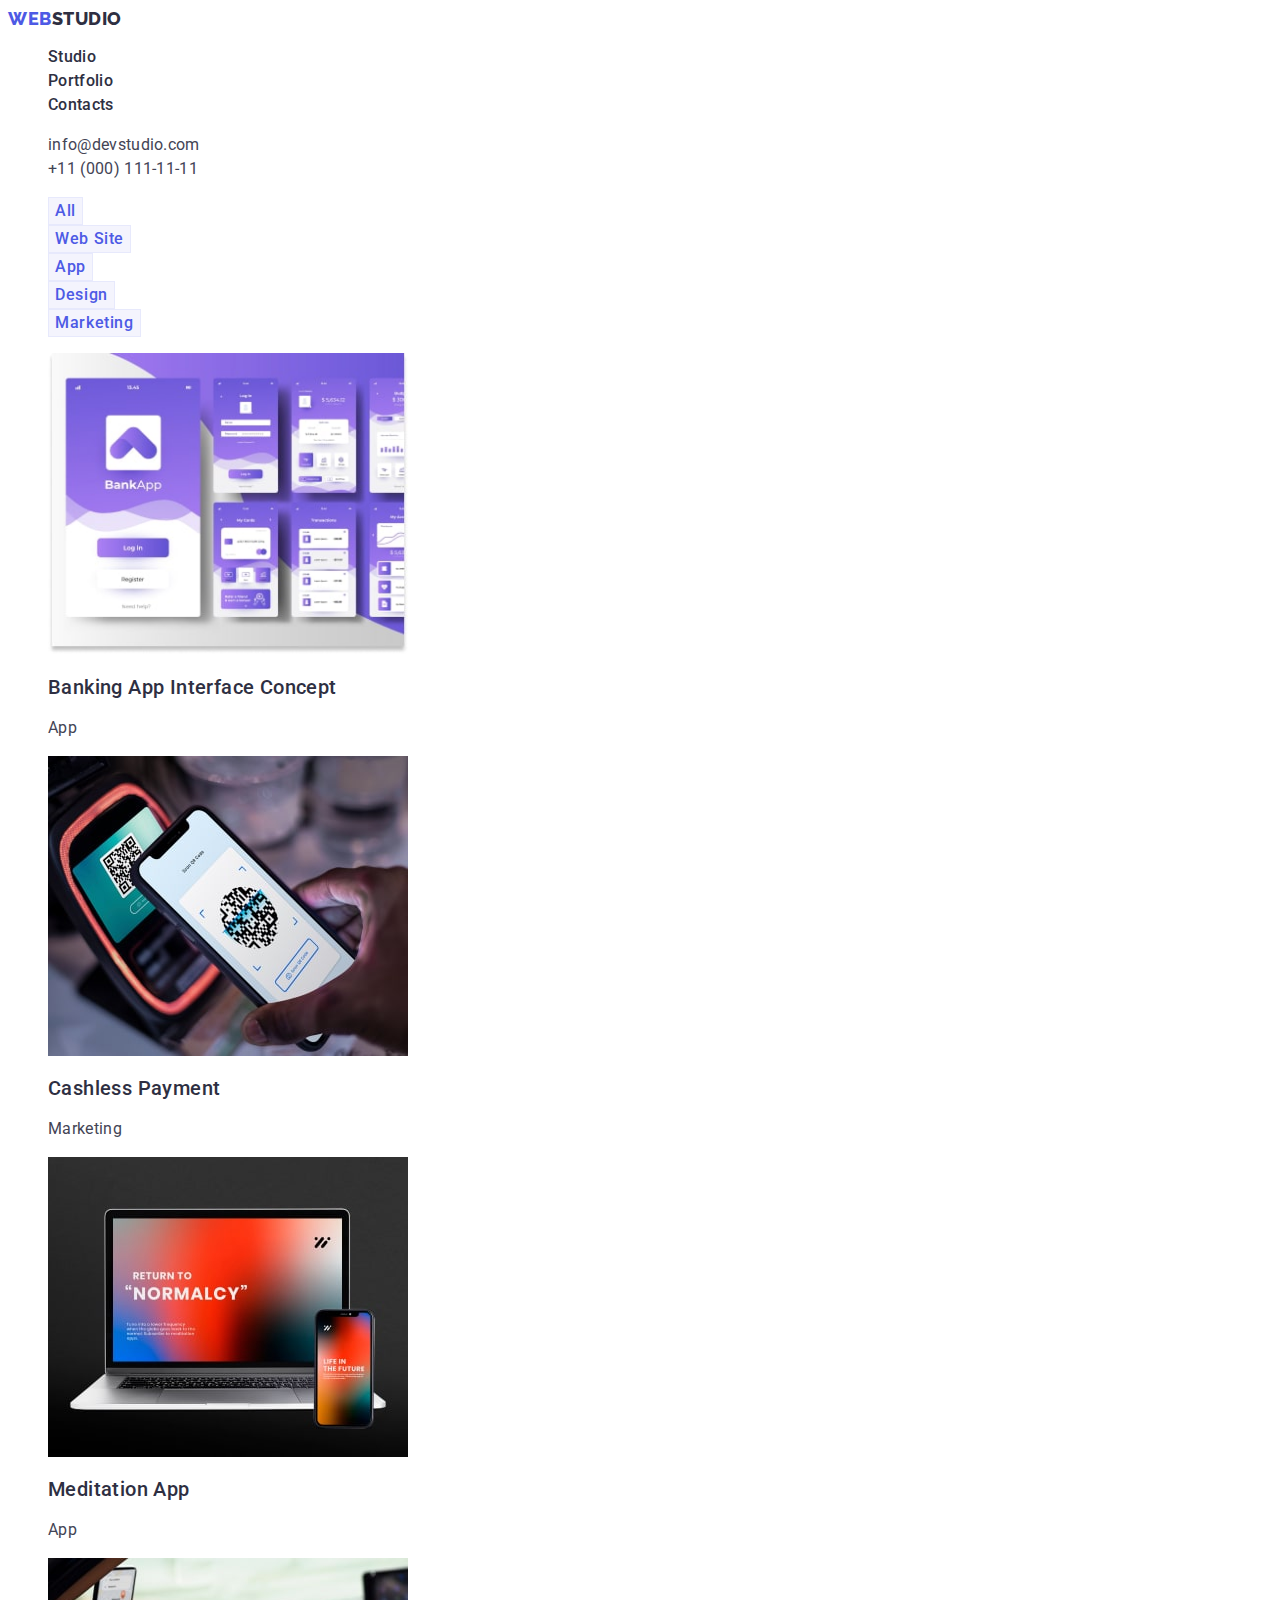
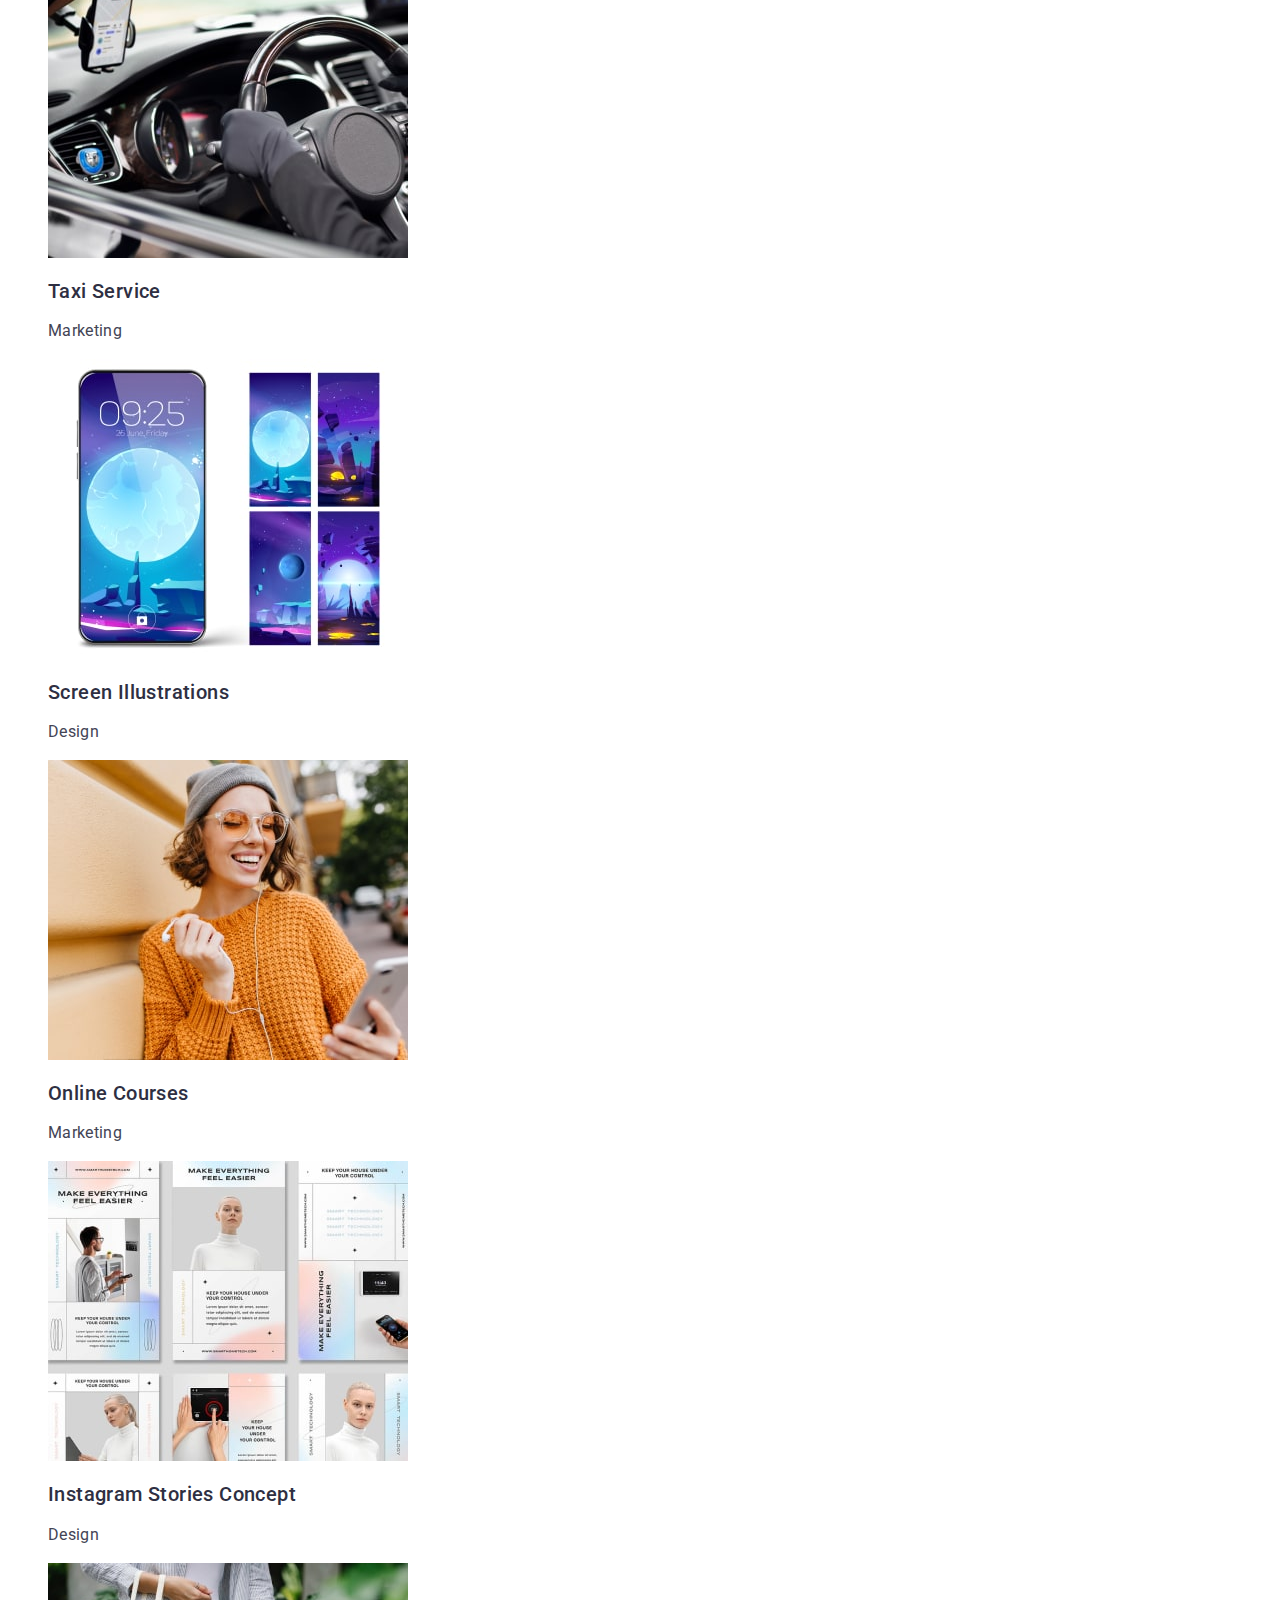
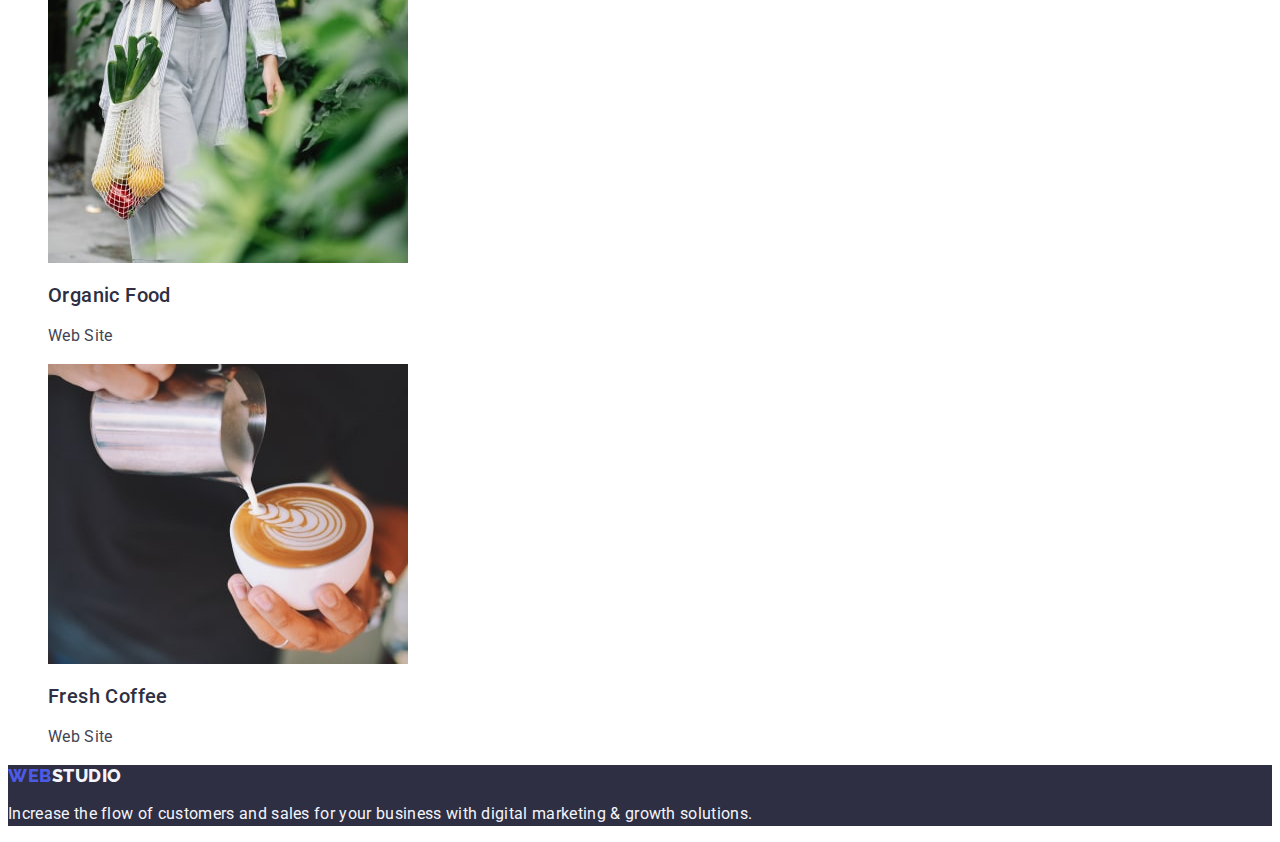
==== portfolio.html @ a91079d5 "Initial commit" ====
<!DOCTYPE html>
<html lang="en">
  <head>
    <meta charset="UTF-8" />
    <meta name="viewport" content="width=device-width, initial-scale=1.0" />
    <title>Portfolio</title>
    <link rel="preconnect" href="https://fonts.googleapis.com" />
    <link rel="preconnect" href="https://fonts.gstatic.com" crossorigin />
    <link
      href="https://fonts.googleapis.com/css2?family=Raleway:wght@800&family=Roboto:wght@400;500;700;900&display=swap"
      rel="stylesheet"
    />
    <link rel="stylesheet" href="./css/styles.css" />
  </head>
  <body>
    <header class="header">
      <nav class="header-navigation">
        <a href="./index.html" class="header-logo link"
          >Web<span class="header-logo-span">Studio</span></a
        >
        <ul class="header-menu list">
          <li class="header-menu-item">
            <a href="./index.html" class="header-menu-link link">Studio</a>
          </li>
          <li class="header-menu-item">
            <a href="./portfolio.html" class="header-menu-link link"
              >Portfolio</a
            >
          </li>
          <li class="header-menu-item">
            <a href="" class="header-menu-link link">Contacts</a>
          </li>
        </ul>
      </nav>

      <address class="header-address">
        <ul class="header-address-list list">
          <li class="header-address-item">
            <a href="mailto:info@devstudio.com" class="header-address-link link"
              >info@devstudio.com</a
            >
          </li>
          <li class="header-address-item">
            <a href="tel:+110001111111" class="header-address-link link"
              >+11 (000) 111-11-11</a
            >
          </li>
        </ul>
      </address>
    </header>

    <main>

      <section class="portfolio-hero-section">
        <h1 hidden>Our-developments</h1> 
        <ul class="portfolio-btns-list list">
          <li class="portfolio-btns-item">
            <button type="button" class="portolio-btns">All</button>
          </li>
          <li class="portfolio-btns-item">
            <button type="button" class="portolio-btns">Web Site</button>
          </li>
          <li class="portfolio-btns-item">
            <button type="button" class="portolio-btns">App</button>
          </li>
          <li class="portfolio-btns-item">
            <button type="button" class="portolio-btns">Design</button>
          </li>
          <li class="portfolio-btns-item">
            <button type="button" class="portolio-btns">Marketing</button>
          </li>
        </ul>
        <ul class="developments-list list">
          <li class="develops-list-item">
            <a href="" class="develops-item-link link">
              <img
                src="./images/banking-app.jpg"
                alt="bank-app"
                width="360"
                class="develop-list-imgs"
              />
              <h2 class="develops-subtitle">Banking App Interface Concept</h2>
              <p class="develops-subtitle-text">App</p>
            </a>
          </li>
          <li class="develop-list-item">
            <a href="" class="develop-item-link link">
              <img
                src="./images/cashless-payment.jpg"
                alt="cashless-pay"
                width="360"
              />
              <h2 class="develops-subtitle">Cashless Payment</h2>
              <p class="develops-subtitle-text">Marketing</p>
            </a>
          </li>
          <li class="develops-list-item">
            <a href="" class="develops-item-link link">
              <img
                src="./images/meditation-app.jpg"
                alt="meditation-app"
                width="360"
                class="develop-list-imgs"
              />
              <h2 class="develops-subtitle">Meditation App</h2>
              <p class="develops-subtitle-text">App</p>
            </a>
          </li>
          <li class="develops-list-item">
            <a href="" class="develops-item-link link">
              <img
                src="./images/taxi-service.jpg"
                alt="taxi-service"
                width="360"
                class="develops-list-imgs"
              />
              <h2 class="develops-subtitle">Taxi Service</h2>
              <p class="develops-subtitle-text">Marketing</p>
            </a>
          </li>
          <li class="develops-list-item">
            <a href="" class="develops-item-link link"
              ><img
                src="./images/screen-illustrations.jpg"
                alt="screen-illustrations"
                width="360"
                class="develops-list-imgs"
              />
              <h2 class="develops-subtitle">Screen Illustrations</h2>
              <p class="develops-subtitle-text">Design</p>
            </a>
          </li>
          <li class="develops-list-item">
            <a href="" class="develops-item-link link">
              <img
                src="./images/online-courses.jpg"
                alt="online-courses"
                width="360"
                class="develops-list-imgs"
              />
              <h2 class="develops-subtitle">Online Courses</h2>
              <p class="develops-subtitle-text">Marketing</p>
            </a>
          </li>
          <li class="develops-list-item">
            <a href="" class="develops-item-link link">
              <img
                src="./images/insta-stories-concept.jpg"
                alt="instra-stories-concept"
                width="360"
                class="develops-list-imgs"
              />
              <h2 class="develops-subtitle">Instagram Stories Concept</h2>
              <p class="develops-subtitle-text">Design</p>
            </a>
          </li>
          <li class="develops-list-item">
            <a href="" class="develops-item-link link">
              <img
                src="./images/organic-food.jpg"
                alt="organic-food"
                width="360"
                class="develops-list-imgs"
              />
              <h2 class="develops-subtitle">Organic Food</h2>
              <p class="develops-subtitle-text">Web Site</p>
            </a>
          </li>
          <li class="develops-list-item">
            <a href="" class="develops-item-link link">
              <img
                src="./images/fresh-coffee.jpg"
                alt="fresh-coffee"
                width="360"
                class="develop-list-imgs"
              />
              <h2 class="develops-subtitle">Fresh Coffee</h2>
              <p class="develops-subtitle-text">Web Site</p>
            </a>
          </li>
        </ul>
      </section>
    </main>

    <footer class="footer">
      <a href="./index.html" class="footer-logo link">Web<span class="footer-logo-span">Studio</span></a>
      <p class="footer-text">
        Increase the flow of customers and sales for your business with digital
        marketing & growth solutions.
      </p>
    </footer>
  </body>
</html>
---- css/styles.css ----
:root {
  --main-color: #2e2f42;
  --secondary-color: #434455;
  --third-color: #fff;
  --herobutton-bckgnd-color: #4d5ae5;
  --portfolio-btns-bckgnd-color: #f4f4fd;
  --portfolio-border-color: #e7e9fc;
  --hover-focus-color: #404bbf;
}

body {
  font-family: "Roboto", sans-serif;
  color: var(--secondary-color);
  background-color: var(--third-color);
}

.link {
  text-decoration: none;
}

.list {
  list-style-type: none;
}

/* *--------------------HEADER------------------------- */

.header {
}

.header-navigation {
}

.header-logo {
  color: var(--herobutton-bckgnd-color);
  font-size: 18px;
  font-family: "Raleway", sans-serif;
  font-weight: 800;
  line-height: 1.17;
  letter-spacing: 0.03em;
  text-transform: uppercase;
}

.header-logo-span {
  color: var(--main-color);
  font-size: 18px;
  font-family: "Raleway", sans-serif;
  font-weight: 800;
  line-height: 1.17;
  letter-spacing: 0.03em;
  text-transform: uppercase;
}

.header-menu {
}

.header-menu-item {
}

.header-menu-link {
  color: var(--main-color);
  font-weight: 500;
  line-height: 1.5;
  letter-spacing: 0.02em;
}

.header-menu-link:hover,
.header-menu-link:focus {
  color: var(--hover-focus-color);
}

.header-address {
  font-style: normal ;
}

.header-address-list {
}

.header-address-item {
}

.header-address-link {
  color: var(--secondary-color);
  font-style: normal;
  line-height: 1.5;
  letter-spacing: 0.02em;
}

.header-address-link:hover,
.header-address-link:focus {
  color: var(--hover-focus-color);
}

/* *--------------------MAIN------------------------- */

.hero-section {
  background-color: #2e2f42;
}

.hero-section-title {
  color: var(--third-color);
  text-align: center;
  font-size: 56px;
  font-weight: 700;
  line-height: 1.07;
  letter-spacing: 0.02em;
}

.hero-button {
  color: var(--third-color);
  font-family: "Roboto", sans-serif;
  font-size: 16px;
  font-weight: 500;
  line-height: 1.5;
  letter-spacing: 0.04em;
  background: var(--herobutton-bckgnd-color);
  cursor: pointer;
}

.hero-button:hover,
.hero-button:focus {
  background: var(--hover-focus-color);
}

/* *--------------------ADVANTAGES------------------------- */

.advantages {
}
.advantages-section-list {
}
.list {
}
.advantages-list {
}
.advantages-subtitle {
  color: var(--main-color);
  font-size: 20px;
  font-weight: 500;
  line-height: 1.2;
  letter-spacing: 0.02em;
}
.advantages-text {
  color: var(--secondary-color);
  line-height: 1.5;
  letter-spacing: 0.02em;
}

/* *--------------------WHAT ARE WE DOING------------------------- */

.doing-section {
}

.doing-section-title {
  color: var(--main-color);
  text-align: center;
  font-size: 36px;
  line-height: 1.11;
  letter-spacing: 0.02em;
  text-transform: capitalize;
}
.doing-list {
}
.doing-list-item {
}

/* *--------------------OUR TEAM------------------------- */

.our-team-section {
  background-color: var(--portfolio-btns-bckgnd-color);
}
.team-section-title {
  color: var(--main-color);
  text-align: center;
  font-size: 36px;
  line-height: 1.11;
  letter-spacing: 0.02em;
  text-transform: capitalize;
}
.team-list {
}
.team-section-item {
  background-color: var(--third-color);
}
.team-section-subtitle {
  color: var(--main-color);
  text-align: center;
  font-size: 20px;
  font-weight: 500;
  line-height: 1.2;
  letter-spacing: 0.02em;
}
.team-section-text {
  color: var(--secondary-color);
  text-align: center;
  line-height: 1.5;
  letter-spacing: 0.02em;
}

/* *--------------------PORTFOLIO------------------------- */

.portfolio-filter-buttons {
}
.portfolio-btns-list {
}
.portfolio-btns-item {
}
.portolio-btns {
  color: var(--herobutton-bckgnd-color);
  text-align: center;
  font-family: inherit;
  font-size: 16px;
  font-weight: 500;
  line-height: 1.5;
  letter-spacing: 0.04em;
  background: var(--portfolio-btns-bckgnd-color);
  border: 1px solid var(--portfolio-border-color);
  cursor: pointer;
}

.portolio-btns:hover,
.portolio-btns:focus {
  color: var(--third-color);
  text-align: center;
  font-family: inherit;
  font-weight: 500;
  line-height: 1.5;
  letter-spacing: 0.04em;
  background-color: var(--hover-focus-color);
}

.developments-list {
}

.develops-list-item {
}
.develops-item-link {
}

.develop-list-imgs {
}
.develops-subtitle {
  color: var(--main-color);
  font-size: 20px;
  font-weight: 500;
  line-height: 1.2;
  letter-spacing: 0.02em;
}
.develops-subtitle-text {
  color: var(--secondary-color);
  font-size: 16px;
  line-height: 1.5;
  letter-spacing: 0.02em;
}

/* *--------------------FOOTER------------------------- */

.footer {
  background-color: #2e2f42;
}
.footer-logo {
  color: var(--herobutton-bckgnd-color);
  font-size: 18px;
  font-family: "Raleway", sans-serif;
  font-weight: 800;
  line-height: 1.17;
  letter-spacing: 0.03em;
  text-transform: uppercase;
}

.footer-logo-span {
  color: var(--portfolio-btns-bckgnd-color);
  font-size: 18px;
  font-family: Raleway;
  font-weight: 800;
  line-height: 1.17;
  letter-spacing: 0.03em;
  text-transform: uppercase;
  cursor: pointer;
}

.footer-text {
  color: var(--portfolio-btns-bckgnd-color);
  line-height: 1.5;
  letter-spacing: 0.02em;
}
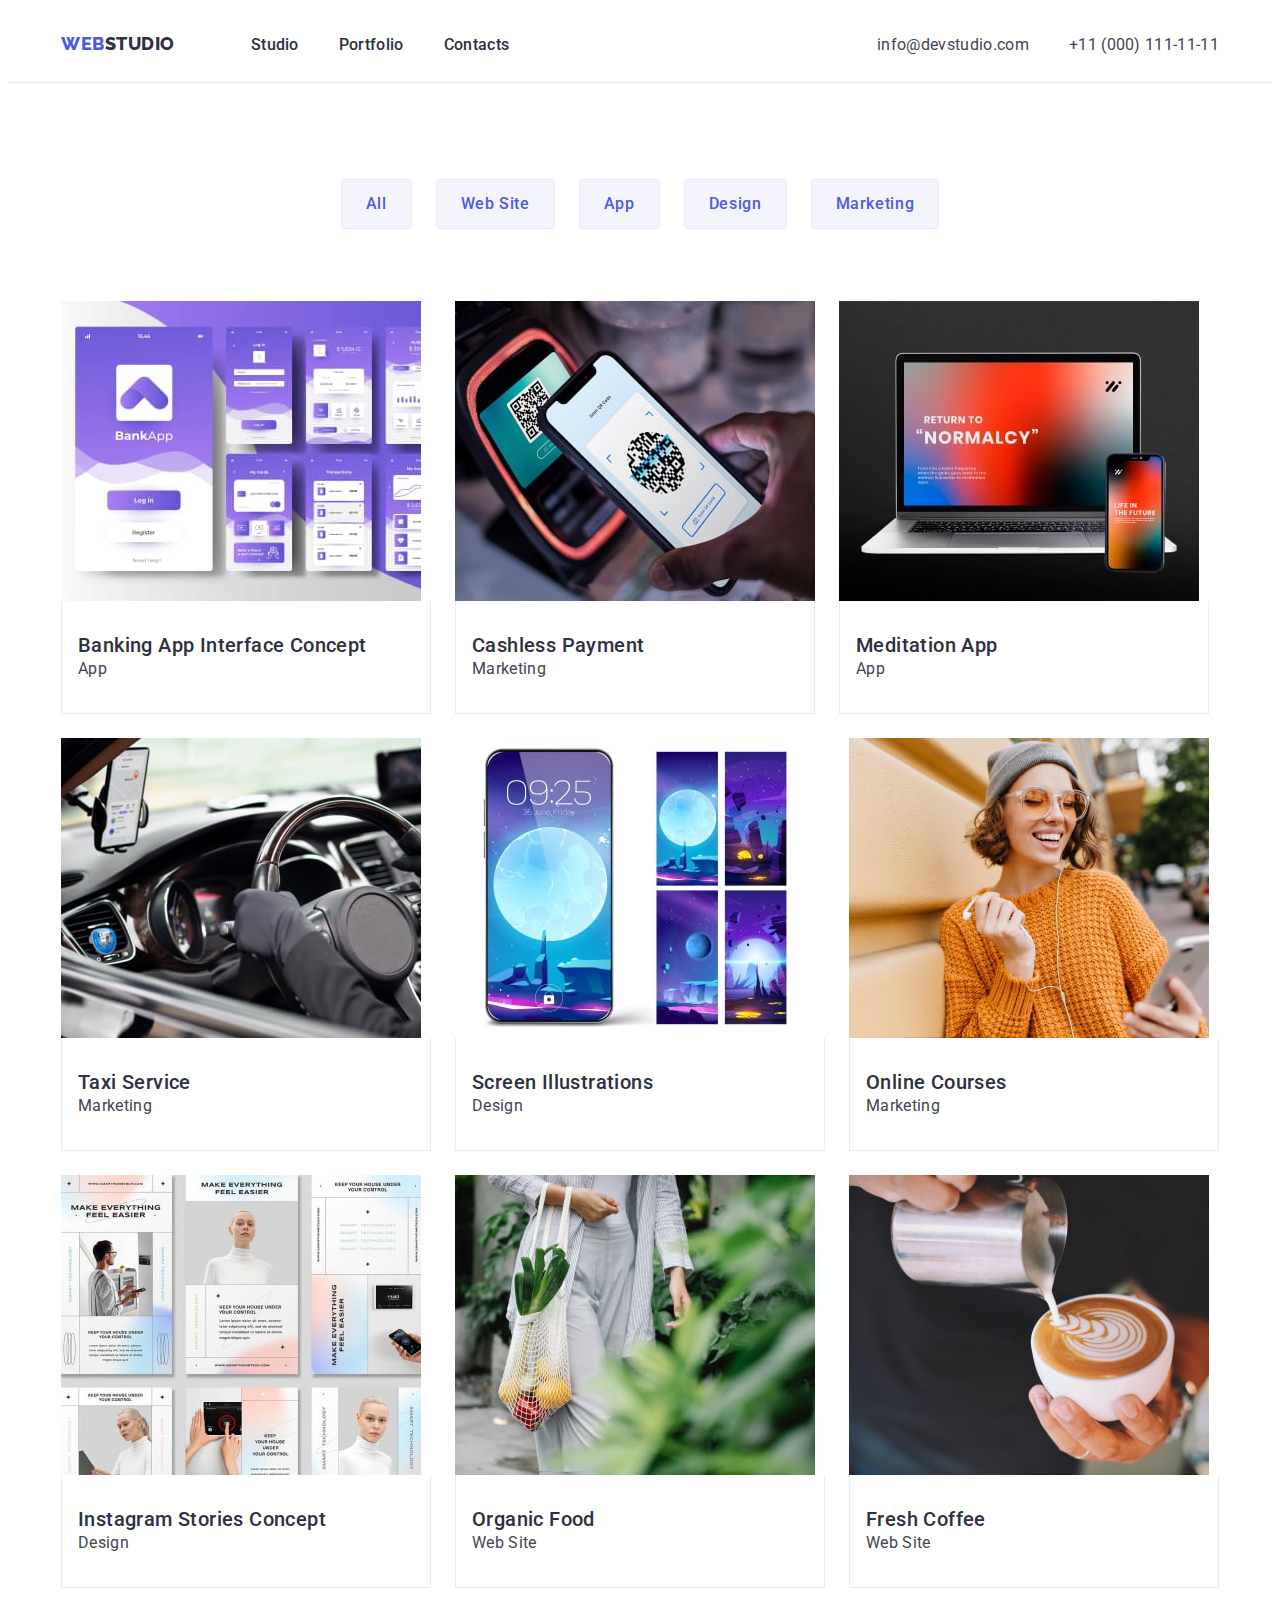
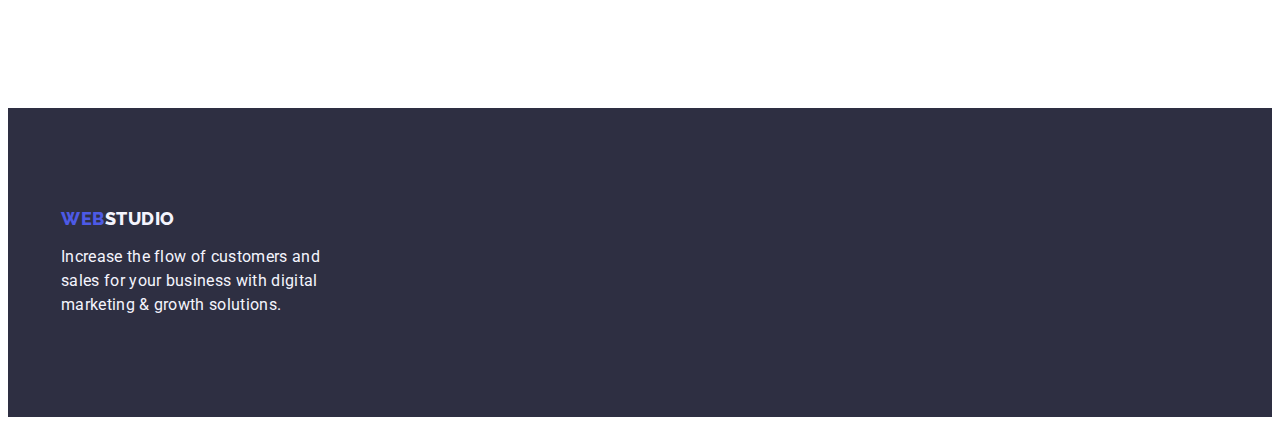
==== commit a6a892ce: "hw-03" ====
--- a/portfolio.html
+++ b/portfolio.html
@@ -10,77 +10,90 @@
       href="https://fonts.googleapis.com/css2?family=Raleway:wght@800&family=Roboto:wght@400;500;700;900&display=swap"
       rel="stylesheet"
     />
+    <link
+      rel="stylesheet"
+      href="https://cdnjs.cloudflare.com/ajax/libs/modern-normalize/2.0.0/modern-normalize.min.css"
+      integrity="sha512-4xo8blKMVCiXpTaLzQSLSw3KFOVPWhm/TRtuPVc4WG6kUgjH6J03IBuG7JZPkcWMxJ5huwaBpOpnwYElP/m6wg=="
+      crossorigin="anonymous"
+      referrerpolicy="no-referrer"
+    />
     <link rel="stylesheet" href="./css/styles.css" />
   </head>
   <body>
     <header class="header">
-      <nav class="header-navigation">
-        <a href="./index.html" class="header-logo link"
-          >Web<span class="header-logo-span">Studio</span></a
-        >
-        <ul class="header-menu list">
-          <li class="header-menu-item">
-            <a href="./index.html" class="header-menu-link link">Studio</a>
-          </li>
-          <li class="header-menu-item">
-            <a href="./portfolio.html" class="header-menu-link link"
-              >Portfolio</a
-            >
-          </li>
-          <li class="header-menu-item">
-            <a href="" class="header-menu-link link">Contacts</a>
-          </li>
-        </ul>
-      </nav>
+      <div class="container header-container">
+        <nav class="header-navigation">
+          <a href="./index.html" class="header-logo link"
+            >Web<span class="header-logo-span">Studio</span></a
+          >
+          <ul class="header-menu list">
+            <li class="header-menu-item">
+              <a href="./index.html" class="header-menu-link link">Studio</a>
+            </li>
+            <li class="header-menu-item">
+              <a href="./portfolio.html" class="header-menu-link link"
+                >Portfolio</a
+              >
+            </li>
+            <li class="header-menu-item">
+              <a href="" class="header-menu-link link">Contacts</a>
+            </li>
+          </ul>
+        </nav>
 
-      <address class="header-address">
-        <ul class="header-address-list list">
-          <li class="header-address-item">
-            <a href="mailto:info@devstudio.com" class="header-address-link link"
-              >info@devstudio.com</a
-            >
-          </li>
-          <li class="header-address-item">
-            <a href="tel:+110001111111" class="header-address-link link"
-              >+11 (000) 111-11-11</a
-            >
-          </li>
-        </ul>
-      </address>
+        <address class="header-address">
+          <ul class="header-address-list list">
+            <li class="header-address-item">
+              <a
+                href="mailto:info@devstudio.com"
+                class="header-address-link link"
+                >info@devstudio.com</a
+              >
+            </li>
+            <li class="header-address-item">
+              <a href="tel:+110001111111" class="header-address-link link"
+                >+11 (000) 111-11-11</a
+              >
+            </li>
+          </ul>
+        </address>
+      </div>
     </header>
 
     <main>
-
       <section class="portfolio-hero-section">
-        <h1 hidden>Our-developments</h1> 
-        <ul class="portfolio-btns-list list">
-          <li class="portfolio-btns-item">
-            <button type="button" class="portolio-btns">All</button>
-          </li>
-          <li class="portfolio-btns-item">
-            <button type="button" class="portolio-btns">Web Site</button>
-          </li>
-          <li class="portfolio-btns-item">
-            <button type="button" class="portolio-btns">App</button>
-          </li>
-          <li class="portfolio-btns-item">
-            <button type="button" class="portolio-btns">Design</button>
-          </li>
-          <li class="portfolio-btns-item">
-            <button type="button" class="portolio-btns">Marketing</button>
-          </li>
-        </ul>
+        <div class="container portfolio-container">
+          <h1 class="visually-hidden">Our-developments</h1>
+          <ul class="portfolio-btns-list list">
+            <li class="portfolio-btns-item">
+              <button type="button" class="portolio-btns">All</button>
+            </li>
+            <li class="portfolio-btns-item">
+              <button type="button" class="portolio-btns">Web Site</button>
+            </li>
+            <li class="portfolio-btns-item">
+              <button type="button" class="portolio-btns">App</button>
+            </li>
+            <li class="portfolio-btns-item">
+              <button type="button" class="portolio-btns">Design</button>
+            </li>
+            <li class="portfolio-btns-item">
+              <button type="button" class="portolio-btns">Marketing</button>
+            </li>
+          </ul>
         <ul class="developments-list list">
           <li class="develops-list-item">
             <a href="" class="develops-item-link link">
               <img
-                src="./images/banking-app.jpg"
+                src="./images/bank-app.jpg"
                 alt="bank-app"
                 width="360"
                 class="develop-list-imgs"
               />
-              <h2 class="develops-subtitle">Banking App Interface Concept</h2>
-              <p class="develops-subtitle-text">App</p>
+              <div class="develop-descr-container">
+                <h2 class="develops-subtitle">Banking App Interface Concept</h2>
+                <p class="develops-subtitle-text">App</p>
+              </div>
             </a>
           </li>
           <li class="develop-list-item">
@@ -90,8 +103,10 @@
                 alt="cashless-pay"
                 width="360"
               />
-              <h2 class="develops-subtitle">Cashless Payment</h2>
-              <p class="develops-subtitle-text">Marketing</p>
+              <div class="develop-descr-container">
+                <h2 class="develops-subtitle">Cashless Payment</h2>
+                <p class="develops-subtitle-text">Marketing</p>
+              </div>
             </a>
           </li>
           <li class="develops-list-item">
@@ -102,8 +117,10 @@
                 width="360"
                 class="develop-list-imgs"
               />
-              <h2 class="develops-subtitle">Meditation App</h2>
-              <p class="develops-subtitle-text">App</p>
+              <div class="develop-descr-container">
+                <h2 class="develops-subtitle">Meditation App</h2>
+                <p class="develops-subtitle-text">App</p>
+              </div>
             </a>
           </li>
           <li class="develops-list-item">
@@ -114,8 +131,10 @@
                 width="360"
                 class="develops-list-imgs"
               />
-              <h2 class="develops-subtitle">Taxi Service</h2>
-              <p class="develops-subtitle-text">Marketing</p>
+              <div class="develop-descr-container">
+                <h2 class="develops-subtitle">Taxi Service</h2>
+                <p class="develops-subtitle-text">Marketing</p>
+              </div>
             </a>
           </li>
           <li class="develops-list-item">
@@ -126,8 +145,10 @@
                 width="360"
                 class="develops-list-imgs"
               />
-              <h2 class="develops-subtitle">Screen Illustrations</h2>
-              <p class="develops-subtitle-text">Design</p>
+              <div class="develop-descr-container">
+                <h2 class="develops-subtitle">Screen Illustrations</h2>
+                <p class="develops-subtitle-text">Design</p>
+              </div>
             </a>
           </li>
           <li class="develops-list-item">
@@ -138,8 +159,10 @@
                 width="360"
                 class="develops-list-imgs"
               />
-              <h2 class="develops-subtitle">Online Courses</h2>
-              <p class="develops-subtitle-text">Marketing</p>
+              <div class="develop-descr-container">
+                <h2 class="develops-subtitle">Online Courses</h2>
+                <p class="develops-subtitle-text">Marketing</p>
+              </div>
             </a>
           </li>
           <li class="develops-list-item">
@@ -150,8 +173,10 @@
                 width="360"
                 class="develops-list-imgs"
               />
-              <h2 class="develops-subtitle">Instagram Stories Concept</h2>
-              <p class="develops-subtitle-text">Design</p>
+              <div class="develop-descr-container">
+                <h2 class="develops-subtitle">Instagram Stories Concept</h2>
+                <p class="develops-subtitle-text">Design</p>
+              </div>
             </a>
           </li>
           <li class="develops-list-item">
@@ -162,8 +187,10 @@
                 width="360"
                 class="develops-list-imgs"
               />
-              <h2 class="develops-subtitle">Organic Food</h2>
-              <p class="develops-subtitle-text">Web Site</p>
+              <div class="develop-descr-container">
+                <h2 class="develops-subtitle">Organic Food</h2>
+                <p class="develops-subtitle-text">Web Site</p>
+              </div>
             </a>
           </li>
           <li class="develops-list-item">
@@ -174,20 +201,27 @@
                 width="360"
                 class="develop-list-imgs"
               />
-              <h2 class="develops-subtitle">Fresh Coffee</h2>
-              <p class="develops-subtitle-text">Web Site</p>
+              <div class="develop-descr-container">
+                <h2 class="develops-subtitle">Fresh Coffee</h2>
+                <p class="develops-subtitle-text">Web Site</p>
+              </div>
             </a>
           </li>
         </ul>
+      </div>
       </section>
     </main>
 
     <footer class="footer">
-      <a href="./index.html" class="footer-logo link">Web<span class="footer-logo-span">Studio</span></a>
-      <p class="footer-text">
-        Increase the flow of customers and sales for your business with digital
-        marketing & growth solutions.
-      </p>
+      <div class="container footer-container">
+        <a href="./index.html" class="footer-logo link"
+          >Web<span class="footer-logo-span">Studio</span></a
+        >
+        <p class="footer-text">
+          Increase the flow of customers and sales for your business with digital
+          marketing & growth solutions.
+        </p>
+      </div>
     </footer>
   </body>
 </html>
--- a/css/styles.css
+++ b/css/styles.css
@@ -14,6 +14,43 @@
   background-color: var(--third-color);
 }
 
+.container { 
+  width: 100%;
+  max-width: 1158px; 
+  padding-left: 15px; 
+  padding-right: 15px;   
+  margin: 0 auto;
+  }
+
+  p, h1, h2, h3, h4, h5, h6 {
+    margin-top: 0;
+    margin-bottom: 0;
+  }
+
+
+  img {
+    display: block;
+    max-width: 100%;
+  }
+    ul, ol {
+      margin-top: 0;
+      margin-bottom: 0;
+      padding-left: 0;
+   }
+
+  .visually-hidden {
+    position: absolute;
+    width: 1px;
+    height: 1px;
+    margin: -1px;
+    border: 0;
+    padding: 0;
+    white-space: nowrap;
+    clip-path: inset(100%);
+    clip: rect(0 0 0 0);
+    overflow: hidden;
+    }
+
 .link {
   text-decoration: none;
 }
@@ -25,9 +62,17 @@
 /* *--------------------HEADER------------------------- */
 
 .header {
+  border-bottom: 1px solid  var(--portfolio-border-color);
+  padding-top: 25px;
+  padding-bottom: 25px;
+}
+
+.header-container {
+  display: flex;
 }
 
 .header-navigation {
+  display: flex;
 }
 
 .header-logo {
@@ -38,6 +83,7 @@
   line-height: 1.17;
   letter-spacing: 0.03em;
   text-transform: uppercase;
+  margin-right: 76px;
 }
 
 .header-logo-span {
@@ -51,6 +97,8 @@
 }
 
 .header-menu {
+  display: flex;
+  gap: 40px;
 }
 
 .header-menu-item {
@@ -69,10 +117,14 @@
 }
 
 .header-address {
+  display: flex;
   font-style: normal ;
+  margin-left: auto;
 }
 
 .header-address-list {
+  display: flex;
+  gap: 40px;
 }
 
 .header-address-item {
@@ -93,7 +145,11 @@
 /* *--------------------MAIN------------------------- */
 
 .hero-section {
-  background-color: #2e2f42;
+  background-color: var(--main-color);
+}
+
+.hero-container {
+  padding: 188px 0;
 }
 
 .hero-section-title {
@@ -103,6 +159,9 @@
   font-weight: 700;
   line-height: 1.07;
   letter-spacing: 0.02em;
+  max-width: 496px;
+  margin: 0 auto;
+  margin-bottom: 48px;
 }
 
 .hero-button {
@@ -114,6 +173,11 @@
   letter-spacing: 0.04em;
   background: var(--herobutton-bckgnd-color);
   cursor: pointer;
+  padding: 16px 32px;
+  border-radius: 4px;
+  border: none;
+  display: flex;
+  margin: 0 auto;
 }
 
 .hero-button:hover,
@@ -124,12 +188,23 @@
 /* *--------------------ADVANTAGES------------------------- */
 
 .advantages {
-}
+  padding: 120px 0;
+  margin: 0 auto;
+}
+
+.advantages-container {
+}
+
+
 .advantages-section-list {
-}
+  display: flex;
+  gap: 24px;
+}
+
 .list {
 }
 .advantages-list {
+  width:calc((100% - 72px)/4);
 }
 .advantages-subtitle {
   color: var(--main-color);
@@ -137,6 +212,7 @@
   font-weight: 500;
   line-height: 1.2;
   letter-spacing: 0.02em;
+  margin-bottom: 8px;
 }
 .advantages-text {
   color: var(--secondary-color);
@@ -149,6 +225,10 @@
 .doing-section {
 }
 
+.doing-container {
+
+}
+
 .doing-section-title {
   color: var(--main-color);
   text-align: center;
@@ -156,8 +236,12 @@
   line-height: 1.11;
   letter-spacing: 0.02em;
   text-transform: capitalize;
+  margin-bottom: 72px;
 }
 .doing-list {
+  display: flex;
+  gap: 24px;
+  padding-bottom: 120px;
 }
 .doing-list-item {
 }
@@ -167,6 +251,11 @@
 .our-team-section {
   background-color: var(--portfolio-btns-bckgnd-color);
 }
+
+.team-container {
+  padding: 120px 0;
+}
+
 .team-section-title {
   color: var(--main-color);
   text-align: center;
@@ -174,11 +263,21 @@
   line-height: 1.11;
   letter-spacing: 0.02em;
   text-transform: capitalize;
+  padding-bottom: 72px;
 }
 .team-list {
-}
+  display: flex;
+  gap: 24px;
+}
+
+.team-decsr-container {
+  padding: 32px;
+}
+
 .team-section-item {
+  border-radius: 0px 0px 4px 4px;
   background-color: var(--third-color);
+  min-width: 264px;
 }
 .team-section-subtitle {
   color: var(--main-color);
@@ -187,6 +286,7 @@
   font-weight: 500;
   line-height: 1.2;
   letter-spacing: 0.02em;
+  padding-bottom: 8px;
 }
 .team-section-text {
   color: var(--secondary-color);
@@ -198,10 +298,21 @@
 /* *--------------------PORTFOLIO------------------------- */
 
 .portfolio-filter-buttons {
-}
+  margin: 0 auto;
+}
+
+.portfolio-container {
+  padding-top: 96px;
+}
+
 .portfolio-btns-list {
+  display: flex;
+  gap: 24px;
+  justify-content: center;
+  margin-bottom: 72px;
 }
 .portfolio-btns-item {
+
 }
 .portolio-btns {
   color: var(--herobutton-bckgnd-color);
@@ -214,6 +325,9 @@
   background: var(--portfolio-btns-bckgnd-color);
   border: 1px solid var(--portfolio-border-color);
   cursor: pointer;
+  padding: 12px 24px;
+  border-radius: 4px;
+
 }
 
 .portolio-btns:hover,
@@ -228,12 +342,25 @@
 }
 
 .developments-list {
+  display: flex;
+  flex-wrap: wrap;
+  gap: 24px;
+  padding-bottom: 120px;
+  
 }
 
 .develops-list-item {
+  width: calc((100% - 48px) / 3);
 }
 .develops-item-link {
 }
+
+.develop-descr-container {
+  padding: 32px 16px;
+  border: 1px solid #e7e9fc;
+  border-top: none;
+}
+
 
 .develop-list-imgs {
 }
@@ -254,8 +381,13 @@
 /* *--------------------FOOTER------------------------- */
 
 .footer {
-  background-color: #2e2f42;
-}
+  padding: 100px 0;
+  background-color: var(--main-color);
+}
+
+.footer-container {
+}
+
 .footer-logo {
   color: var(--herobutton-bckgnd-color);
   font-size: 18px;
@@ -264,6 +396,8 @@
   line-height: 1.17;
   letter-spacing: 0.03em;
   text-transform: uppercase;
+  display: inline-block;
+  margin-bottom: 16px;
 }
 
 .footer-logo-span {
@@ -275,10 +409,12 @@
   letter-spacing: 0.03em;
   text-transform: uppercase;
   cursor: pointer;
+  margin-bottom: 16px;
 }
 
 .footer-text {
   color: var(--portfolio-btns-bckgnd-color);
   line-height: 1.5;
   letter-spacing: 0.02em;
-}
+  max-width: 264px;
+}
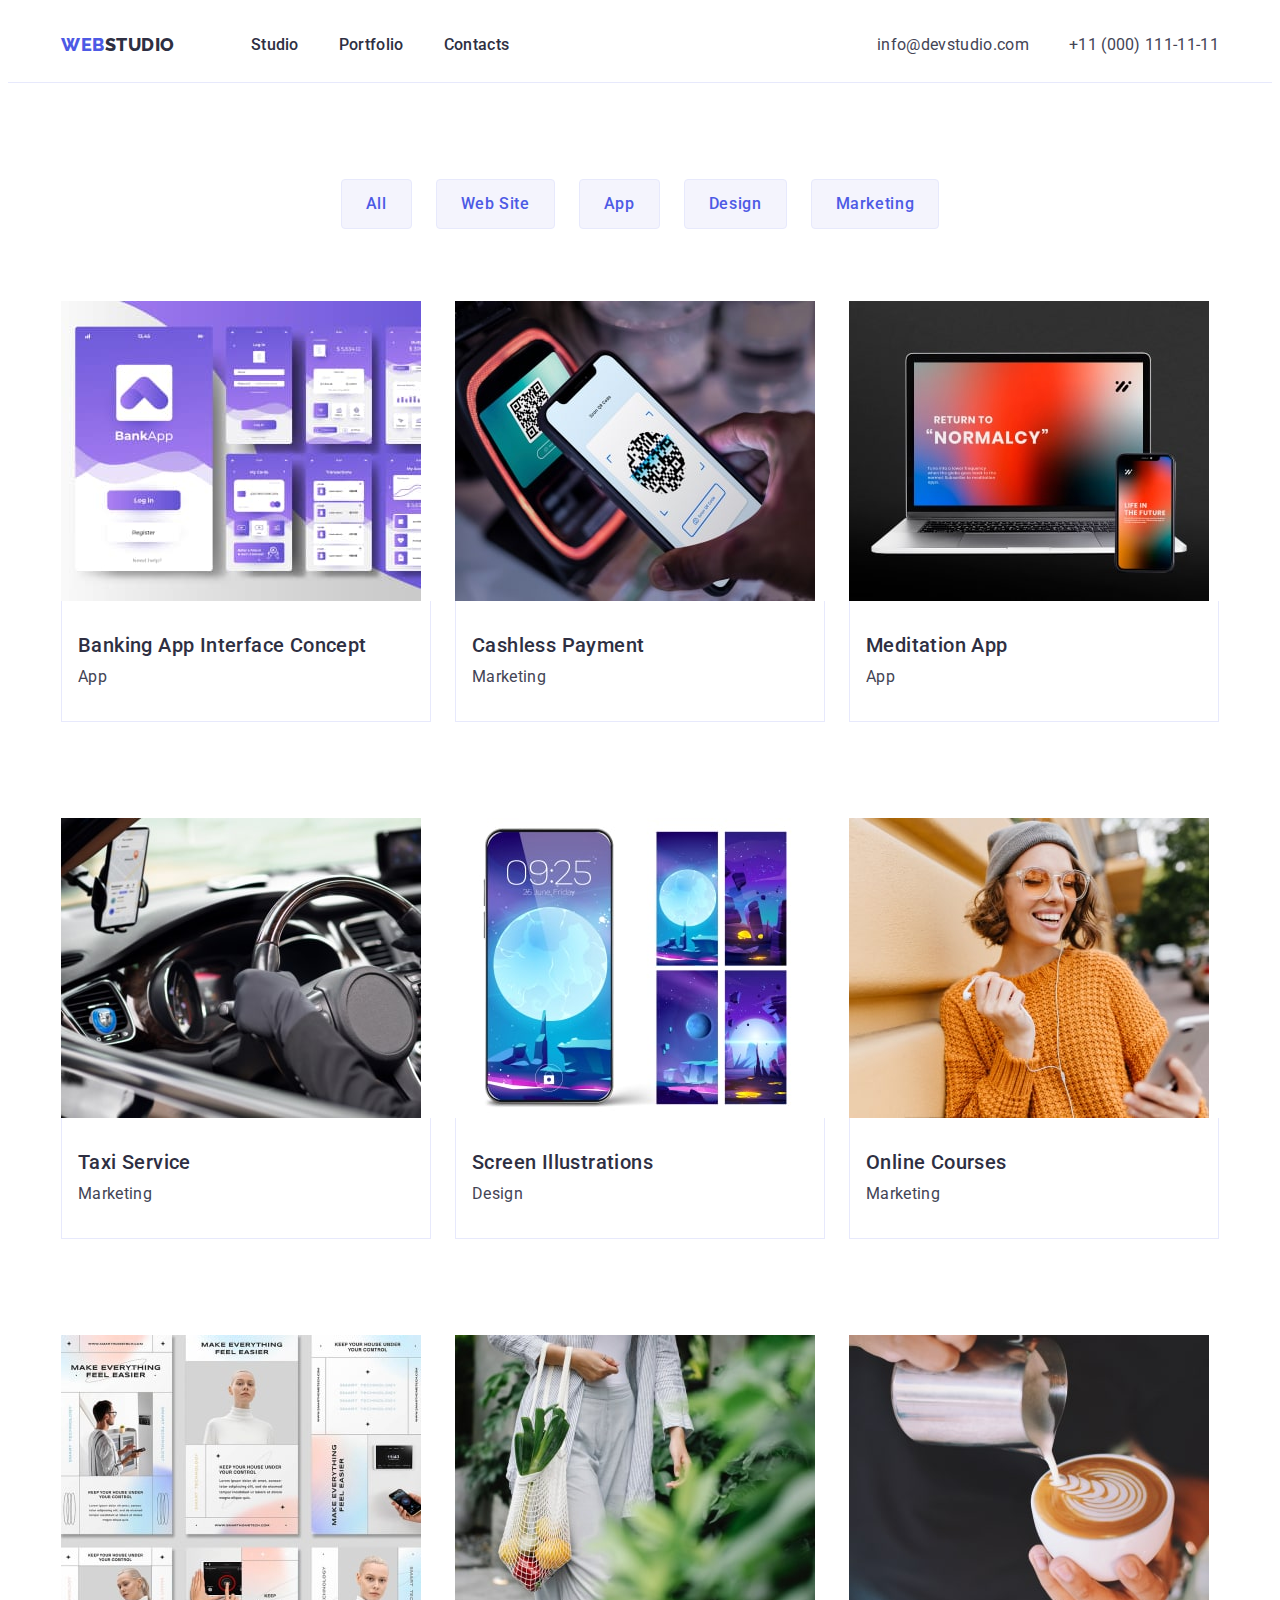
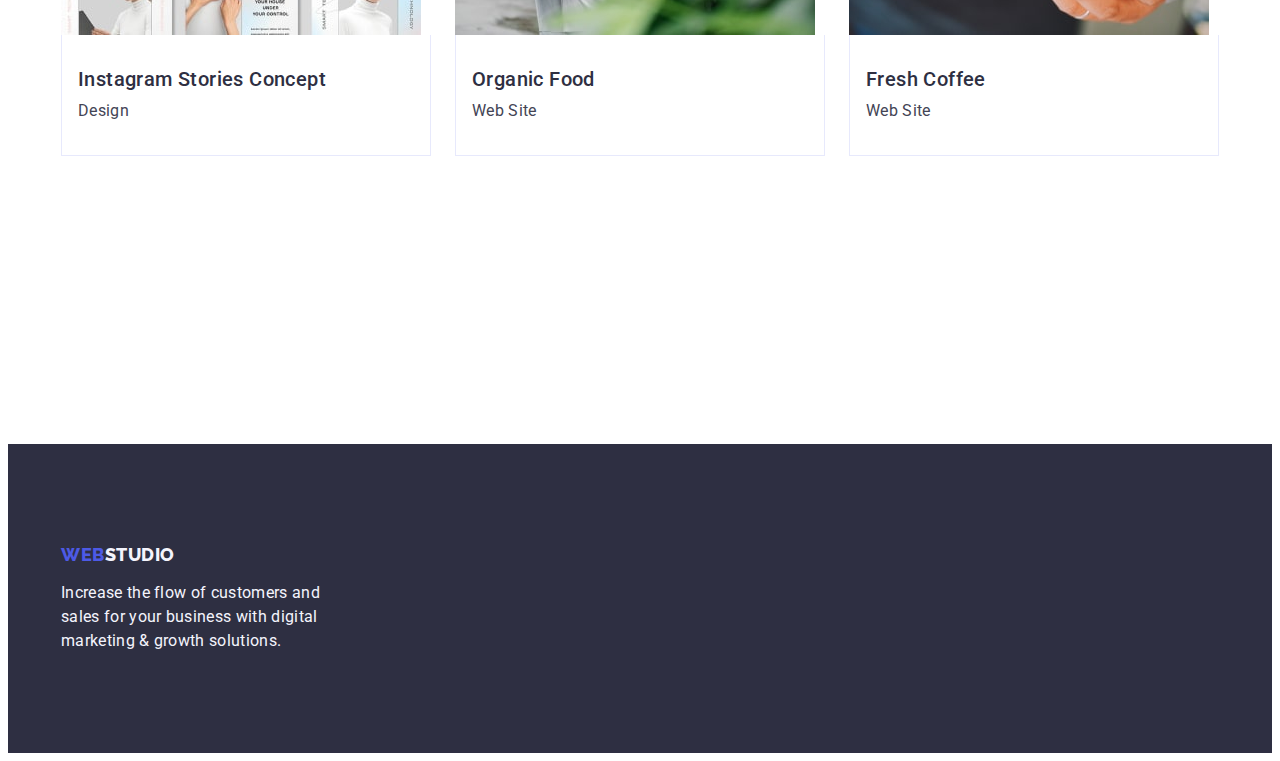
==== commit c9f558ba: "+" ====
--- a/portfolio.html
+++ b/portfolio.html
@@ -96,7 +96,7 @@
               </div>
             </a>
           </li>
-          <li class="develop-list-item">
+          <li class="develops-list-item">
             <a href="" class="develop-item-link link">
               <img
                 src="./images/cashless-payment.jpg"
--- a/css/styles.css
+++ b/css/styles.css
@@ -73,6 +73,7 @@
 
 .header-navigation {
   display: flex;
+  align-items: center;
 }
 
 .header-logo {
@@ -109,6 +110,7 @@
   font-weight: 500;
   line-height: 1.5;
   letter-spacing: 0.02em;
+  padding: 24px 0;
 }
 
 .header-menu-link:hover,
@@ -145,11 +147,11 @@
 /* *--------------------MAIN------------------------- */
 
 .hero-section {
+  padding: 188px 0;
   background-color: var(--main-color);
 }
 
 .hero-container {
-  padding: 188px 0;
 }
 
 .hero-section-title {
@@ -176,7 +178,8 @@
   padding: 16px 32px;
   border-radius: 4px;
   border: none;
-  display: flex;
+  min-width: 169px;
+  display: block;
   margin: 0 auto;
 }
 
@@ -223,6 +226,7 @@
 /* *--------------------WHAT ARE WE DOING------------------------- */
 
 .doing-section {
+  padding-bottom: 120px;
 }
 
 .doing-container {
@@ -241,7 +245,6 @@
 .doing-list {
   display: flex;
   gap: 24px;
-  padding-bottom: 120px;
 }
 .doing-list-item {
 }
@@ -249,11 +252,11 @@
 /* *--------------------OUR TEAM------------------------- */
 
 .our-team-section {
+  padding: 120px 0;
   background-color: var(--portfolio-btns-bckgnd-color);
 }
 
 .team-container {
-  padding: 120px 0;
 }
 
 .team-section-title {
@@ -264,6 +267,7 @@
   letter-spacing: 0.02em;
   text-transform: capitalize;
   padding-bottom: 72px;
+  margin-bottom: 72px;
 }
 .team-list {
   display: flex;
@@ -271,13 +275,14 @@
 }
 
 .team-decsr-container {
-  padding: 32px;
+  padding: 32px 16px;
 }
 
 .team-section-item {
   border-radius: 0px 0px 4px 4px;
   background-color: var(--third-color);
   min-width: 264px;
+  width: calc((100% - 72px) / 4);
 }
 .team-section-subtitle {
   color: var(--main-color);
@@ -286,7 +291,7 @@
   font-weight: 500;
   line-height: 1.2;
   letter-spacing: 0.02em;
-  padding-bottom: 8px;
+  margin-bottom: 8px;
 }
 .team-section-text {
   color: var(--secondary-color);
@@ -297,12 +302,12 @@
 
 /* *--------------------PORTFOLIO------------------------- */
 
-.portfolio-filter-buttons {
-  margin: 0 auto;
+.portfolio-hero-section {
+  padding-top: 96px; 
+  padding-bottom: 120px; 
 }
 
 .portfolio-container {
-  padding-top: 96px;
 }
 
 .portfolio-btns-list {
@@ -339,18 +344,21 @@
   line-height: 1.5;
   letter-spacing: 0.04em;
   background-color: var(--hover-focus-color);
+  border: 1px solid transparent;
 }
 
 .developments-list {
   display: flex;
   flex-wrap: wrap;
-  gap: 24px;
+  row-gap: 48px;
+  column-gap: 24px;
   padding-bottom: 120px;
   
 }
 
 .develops-list-item {
   width: calc((100% - 48px) / 3);
+  margin-bottom: 48px
 }
 .develops-item-link {
 }
@@ -362,7 +370,7 @@
 }
 
 
-.develop-list-imgs {
+.develop-list-imgs { 
 }
 .develops-subtitle {
   color: var(--main-color);
@@ -370,6 +378,7 @@
   font-weight: 500;
   line-height: 1.2;
   letter-spacing: 0.02em;
+  margin-bottom: 8px;
 }
 .develops-subtitle-text {
   color: var(--secondary-color);
